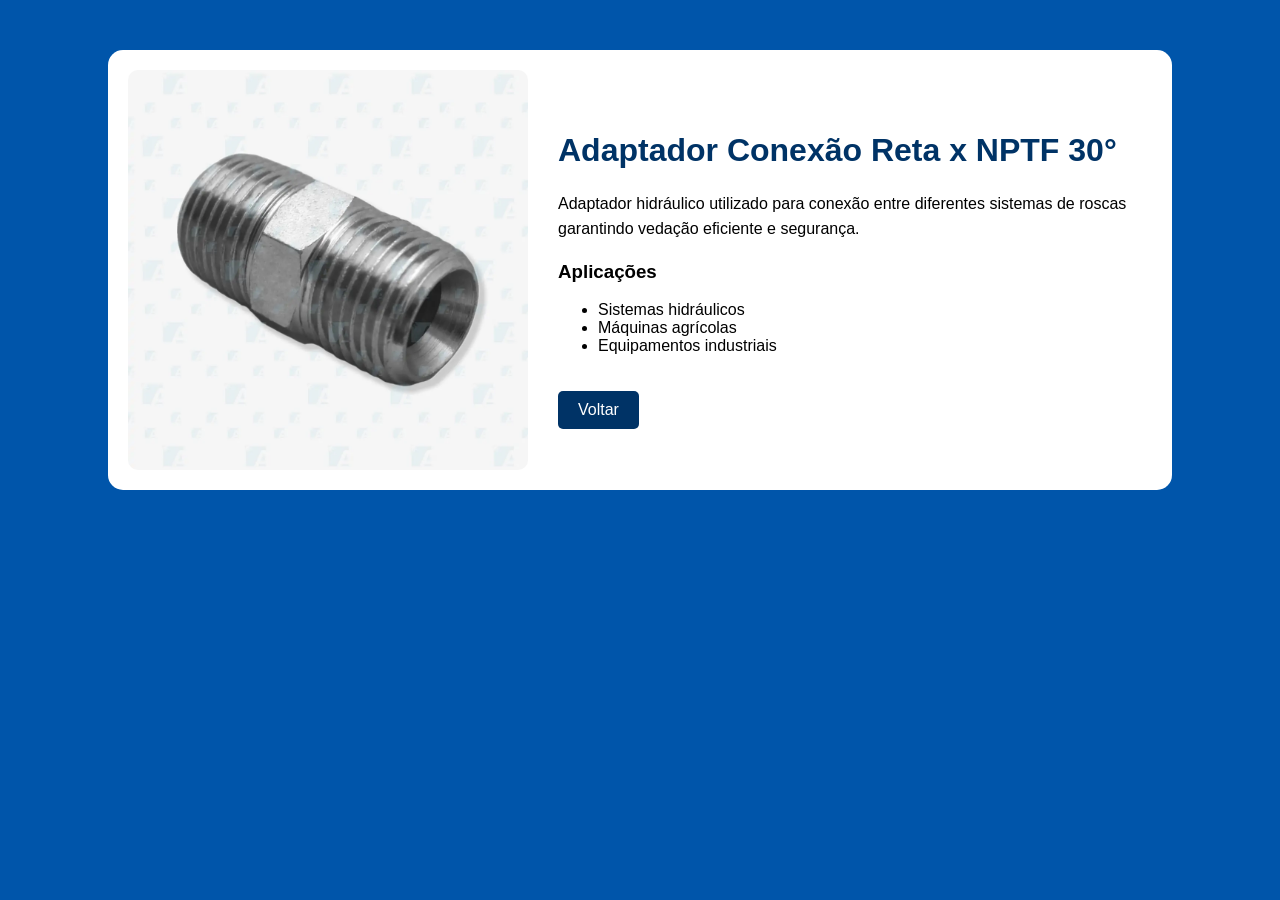
==== adaptador.html @ 3e8f28c1 "Add files via upload" ====
<!DOCTYPE html>
<html lang="pt-br">
<head>
<meta charset="UTF-8">
<title>Adaptador Conexão Reta</title>
<link rel="stylesheet" href="descricao.css">
</head>
<body>

<div class="produto">
    <img src="./ADAPTADOR CONEXÃO RETA.webp">

    <div class="info">
        <h1>Adaptador Conexão Reta x NPTF 30°</h1>

        <p>
            Adaptador hidráulico utilizado para conexão entre
            diferentes sistemas de roscas garantindo vedação
            eficiente e segurança.
        </p>

        <h3>Aplicações</h3>

        <ul>
            <li>Sistemas hidráulicos</li>
            <li>Máquinas agrícolas</li>
            <li>Equipamentos industriais</li>
        </ul>

        <a href="serviços.html" class="voltar">Voltar</a>
    </div>
</div>

</body>
</html>
---- descricao.css ----
body{
    margin:0;
    font-family:Arial, sans-serif;
    background:#0055aa;
}

.produto{
    width:80%;
    margin:50px auto;
    background:white;
    border-radius:15px;
    padding:20px;
    display:flex;
    gap:30px;
    align-items:center;
}

.produto img{
    width:400px;
    border-radius:10px;
}

.info{
    flex:1;
}

.info h1{
    color:#003366;
}

.info p{
    line-height:1.6;
}

.voltar{
    display:inline-block;
    margin-top:20px;
    background:#003366;
    color:white;
    padding:10px 20px;
    text-decoration:none;
    border-radius:5px;
}
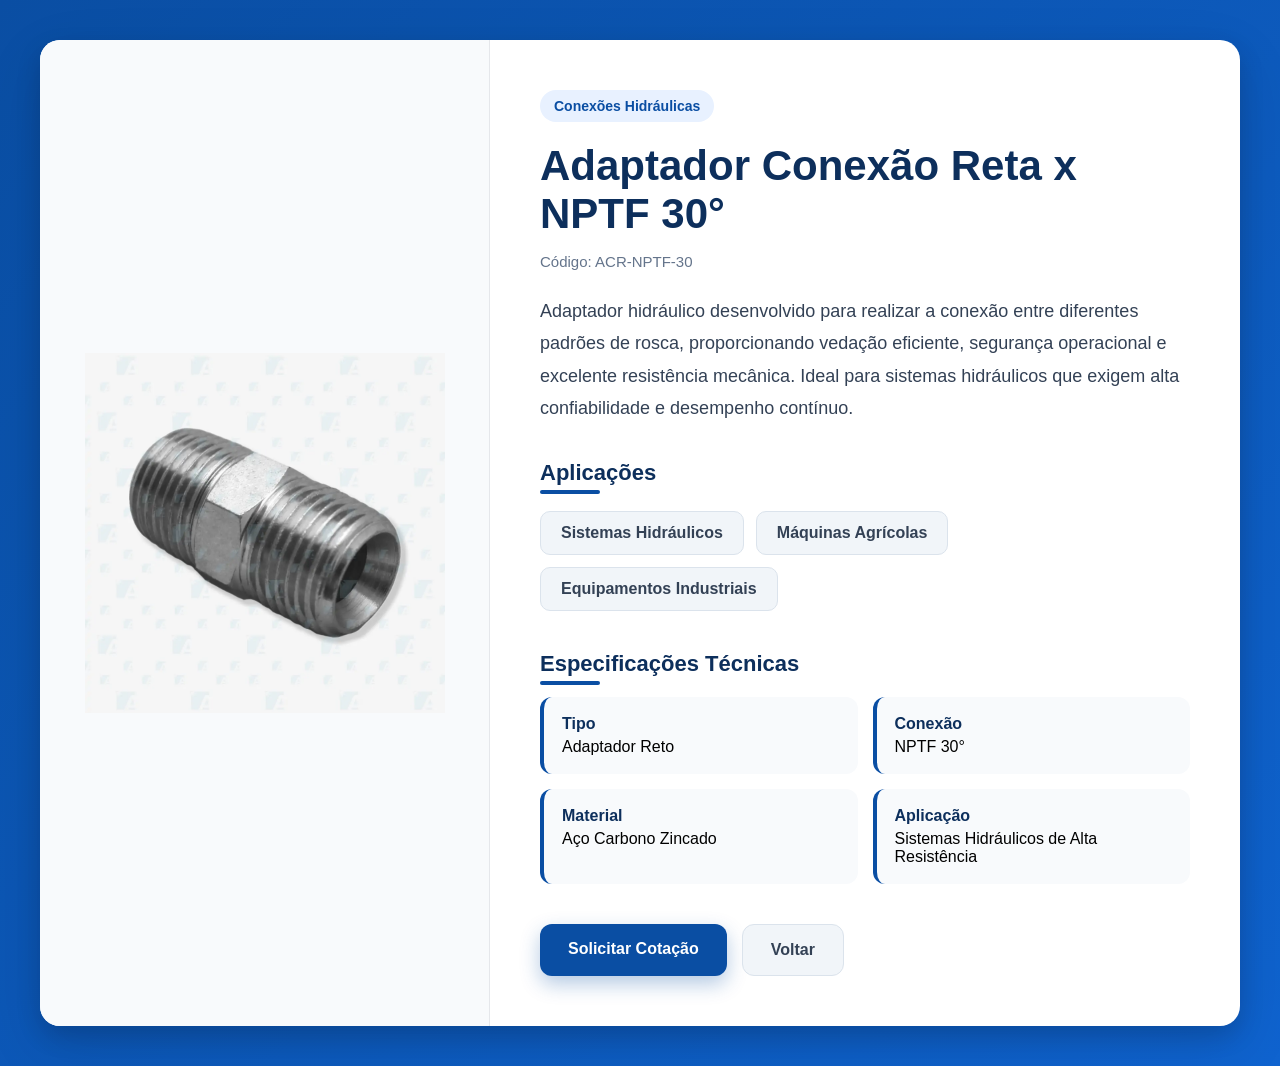
==== commit 8f96b7aa: "Add files via upload" ====
--- a/adaptador.html
+++ b/adaptador.html
@@ -7,28 +7,78 @@
 </head>
 <body>
 
-<div class="produto">
-    <img src="./ADAPTADOR CONEXÃO RETA.webp">
+<div class="produto-container">
 
-    <div class="info">
+    <div class="produto-imagem">
+        <img src="./ADAPTADOR CONEXÃO RETA.webp" alt="Adaptador Conexão Reta x NPTF 30°">
+    </div>
+
+    <div class="produto-info">
+
+        <span class="categoria">Conexões Hidráulicas</span>
+
         <h1>Adaptador Conexão Reta x NPTF 30°</h1>
 
-        <p>
-            Adaptador hidráulico utilizado para conexão entre
-            diferentes sistemas de roscas garantindo vedação
-            eficiente e segurança.
+        <p class="codigo">
+            Código: ACR-NPTF-30
         </p>
 
-        <h3>Aplicações</h3>
+        <p class="descricao">
+            Adaptador hidráulico desenvolvido para realizar a conexão entre
+            diferentes padrões de rosca, proporcionando vedação eficiente,
+            segurança operacional e excelente resistência mecânica.
+            Ideal para sistemas hidráulicos que exigem alta confiabilidade
+            e desempenho contínuo.
+        </p>
 
-        <ul>
-            <li>Sistemas hidráulicos</li>
-            <li>Máquinas agrícolas</li>
-            <li>Equipamentos industriais</li>
-        </ul>
+        <h2 class="secao-titulo">Aplicações</h2>
 
-        <a href="serviços.html" class="voltar">Voltar</a>
+        <div class="medidas">
+            <div class="medida">Sistemas Hidráulicos</div>
+            <div class="medida">Máquinas Agrícolas</div>
+            <div class="medida">Equipamentos Industriais</div>
+        </div>
+
+        <h2 class="secao-titulo">Especificações Técnicas</h2>
+
+        <div class="especificacoes">
+
+            <div class="item-especificacao">
+                <strong>Tipo</strong>
+                Adaptador Reto
+            </div>
+
+            <div class="item-especificacao">
+                <strong>Conexão</strong>
+                NPTF 30°
+            </div>
+
+            <div class="item-especificacao">
+                <strong>Material</strong>
+                Aço Carbono Zincado
+            </div>
+
+            <div class="item-especificacao">
+                <strong>Aplicação</strong>
+                Sistemas Hidráulicos de Alta Resistência
+            </div>
+
+        </div>
+
+        <div class="acoes">
+
+            <a href="contato.html" class="btn-cotacao">
+                Solicitar Cotação
+            </a>
+
+            <a href="serviços.html" class="btn-voltar">
+                Voltar
+            </a>
+
+        </div>
+
     </div>
+
 </div>
 
 </body>
--- a/descricao.css
+++ b/descricao.css
@@ -1,43 +1,251 @@
+/* RESET */
+*{
+    margin:0;
+    padding:0;
+    box-sizing:border-box;
+}
+
 body{
-    margin:0;
-    font-family:Arial, sans-serif;
-    background:#0055aa;
-}
-
-.produto{
-    width:80%;
-    margin:50px auto;
-    background:white;
-    border-radius:15px;
-    padding:20px;
-    display:flex;
-    gap:30px;
+    font-family: 'Inter', sans-serif;
+    background: linear-gradient(135deg,#0a4ea3,#0f63cf);
+    min-height:100vh;
+    display:flex;
+    justify-content:center;
     align-items:center;
-}
-
-.produto img{
-    width:400px;
+    padding:40px;
+}
+
+/* CARD */
+.produto-container{
+    background:#fff;
+    width:100%;
+    max-width:1300px;
+    border-radius:20px;
+    overflow:hidden;
+    display:grid;
+    grid-template-columns:450px 1fr;
+    box-shadow:
+        0 10px 25px rgba(0,0,0,.15),
+        0 20px 60px rgba(0,0,0,.10);
+    transition:.3s;
+}
+
+.produto-container:hover{
+    transform:translateY(-4px);
+}
+
+/* IMAGEM */
+.produto-imagem{
+    background:#f8fafc;
+    display:flex;
+    justify-content:center;
+    align-items:center;
+    padding:40px;
+    border-right:1px solid #e5e7eb;
+}
+
+.produto-imagem img{
+    width:100%;
+    max-width:360px;
+    transition:.4s ease;
+}
+
+.produto-imagem:hover img{
+    transform:scale(1.05);
+}
+
+/* CONTEÚDO */
+.produto-info{
+    padding:50px;
+}
+
+.categoria{
+    display:inline-block;
+    background:#e8f1ff;
+    color:#0a4ea3;
+    font-weight:600;
+    padding:8px 14px;
+    border-radius:50px;
+    margin-bottom:20px;
+    font-size:14px;
+}
+
+.produto-info h1{
+    font-size:42px;
+    color:#0d2f5c;
+    margin-bottom:15px;
+    font-weight:800;
+}
+
+.codigo{
+    color:#64748b;
+    margin-bottom:25px;
+    font-size:15px;
+}
+
+/* DESCRIÇÃO */
+.descricao{
+    font-size:18px;
+    line-height:1.8;
+    color:#334155;
+    margin-bottom:35px;
+}
+
+/* SEÇÃO */
+.secao-titulo{
+    font-size:22px;
+    font-weight:700;
+    color:#0d2f5c;
+    margin-bottom:20px;
+    position:relative;
+}
+
+.secao-titulo::after{
+    content:'';
+    width:60px;
+    height:4px;
+    background:#0a4ea3;
+    position:absolute;
+    left:0;
+    bottom:-8px;
+    border-radius:20px;
+}
+
+/* MEDIDAS */
+.medidas{
+    display:flex;
+    flex-wrap:wrap;
+    gap:12px;
+    margin-top:25px;
+    margin-bottom:40px;
+}
+
+.medida{
+    background:#f1f5f9;
+    border:1px solid #dbe3ec;
+    padding:12px 20px;
     border-radius:10px;
-}
-
-.info{
-    flex:1;
-}
-
-.info h1{
-    color:#003366;
-}
-
-.info p{
-    line-height:1.6;
-}
-
-.voltar{
-    display:inline-block;
-    margin-top:20px;
-    background:#003366;
-    color:white;
-    padding:10px 20px;
+    font-weight:600;
+    color:#334155;
+    transition:.3s;
+    cursor:pointer;
+}
+
+.medida:hover{
+    background:#0a4ea3;
+    color:#fff;
+    transform:translateY(-2px);
+}
+
+/* CARACTERÍSTICAS */
+.especificacoes{
+    display:grid;
+    grid-template-columns:repeat(2,1fr);
+    gap:15px;
+    margin-bottom:40px;
+}
+
+.item-especificacao{
+    background:#f8fafc;
+    padding:18px;
+    border-radius:12px;
+    border-left:4px solid #0a4ea3;
+}
+
+.item-especificacao strong{
+    display:block;
+    margin-bottom:5px;
+    color:#0d2f5c;
+}
+
+/* BOTÕES */
+.acoes{
+    display:flex;
+    gap:15px;
+    flex-wrap:wrap;
+}
+
+.btn-cotacao{
+    background:#0a4ea3;
+    color:#fff;
     text-decoration:none;
-    border-radius:5px;
+    padding:16px 28px;
+    border-radius:12px;
+    font-weight:700;
+    transition:.3s;
+    box-shadow:0 8px 20px rgba(10,78,163,.3);
+}
+
+.btn-cotacao:hover{
+    background:#083b7c;
+    transform:translateY(-3px);
+}
+
+.btn-voltar{
+    background:#f1f5f9;
+    color:#334155;
+    text-decoration:none;
+    padding:16px 28px;
+    border-radius:12px;
+    font-weight:600;
+    border:1px solid #dbe3ec;
+    transition:.3s;
+}
+
+.btn-voltar:hover{
+    background:#e2e8f0;
+}
+
+/* RESPONSIVO */
+@media(max-width:991px){
+
+    .produto-container{
+        grid-template-columns:1fr;
+    }
+
+    .produto-imagem{
+        border-right:none;
+        border-bottom:1px solid #e5e7eb;
+    }
+
+    .produto-info{
+        padding:35px;
+    }
+
+    .produto-info h1{
+        font-size:32px;
+    }
+
+    .especificacoes{
+        grid-template-columns:1fr;
+    }
+}
+
+@media(max-width:576px){
+
+    body{
+        padding:15px;
+    }
+
+    .produto-info{
+        padding:25px;
+    }
+
+    .produto-info h1{
+        font-size:28px;
+    }
+
+    .descricao{
+        font-size:16px;
+    }
+
+    .acoes{
+        flex-direction:column;
+    }
+
+    .btn-cotacao,
+    .btn-voltar{
+        width:100%;
+        text-align:center;
+    }
 }
